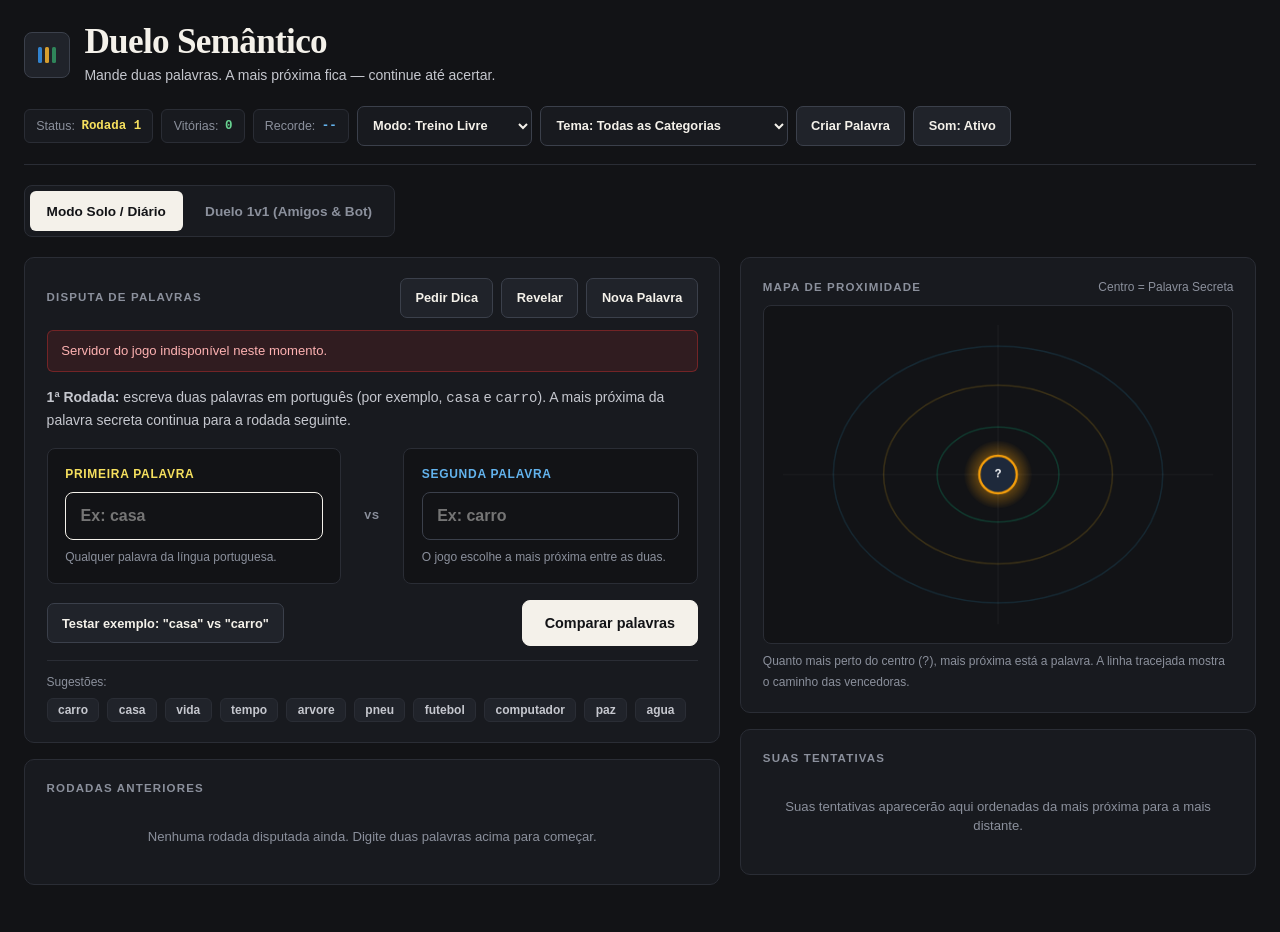
==== public/index.html @ e2af0f76 "feat: backend serverless anti-F12 na Vercel + trava diaria na Palavra do Dia sem filtro de tema" ====
<!DOCTYPE html>
<html lang="pt-BR">
<head>
  <meta charset="UTF-8" />
  <meta name="viewport" content="width=device-width, initial-scale=1.0" />
  <title>Duelo Semântico — Adivinhe a Palavra Mais Próxima</title>
  <meta name="description" content="Jogo brasileiro de palavras em português: mande duas palavras, a mais próxima fica no trono e você continua disputando até acertar." />
  <meta name="theme-color" content="#121316" />

  <!-- Preview Bonito ao Compartilhar no WhatsApp, Discord e Telegram -->
  <meta property="og:type" content="website" />
  <meta property="og:locale" content="pt_BR" />
  <meta property="og:site_name" content="Duelo Semântico" />
  <meta property="og:title" content="Duelo Semântico — Adivinhe a Palavra Mais Próxima" />
  <meta property="og:description" content="Mande duas palavras. A mais próxima fica no trono — continue jogando solo, na Palavra do Dia ou em Duelo 1v1 com amigos até acertar!" />
  <meta property="og:image" content="assets/og-cover.jpg" />
  <meta property="og:image:width" content="1200" />
  <meta property="og:image:height" content="630" />
  <meta name="twitter:card" content="summary_large_image" />
  <meta name="twitter:title" content="Duelo Semântico — Adivinhe a Palavra Mais Próxima" />
  <meta name="twitter:description" content="Mande duas palavras. A mais próxima fica no trono até você acertar. Jogue solo ou em Duelo 1v1 ao vivo!" />
  <meta name="twitter:image" content="assets/og-cover.jpg" />

  <link rel="icon" type="image/svg+xml" href="assets/favicon.svg" />
  <link rel="stylesheet" href="css/styles.css?v=6" />
</head>
<body class="app-shell">

  <div class="main-container">
    <!-- ======================================================================
         CABEÇALHO EDITORIAL & CONTROLES
         ====================================================================== -->
    <header class="top-header">
      <div class="brand-lockup">
        <div class="brand-icon-box" aria-hidden="true">
          <svg width="24" height="24" viewBox="0 0 24 24" fill="none">
            <rect x="3" y="4" width="4" height="16" rx="1.5" fill="#3182CE" />
            <rect x="10" y="4" width="4" height="16" rx="1.5" fill="#D69E2E" />
            <rect x="17" y="4" width="4" height="16" rx="1.5" fill="#2F855A" />
          </svg>
        </div>
        <div>
          <h1 class="brand-title">Duelo Semântico</h1>
          <p class="brand-subtitle">Mande duas palavras. A mais próxima fica — continue até acertar.</p>
        </div>
      </div>

      <div class="stats-strip">
        <div class="stat-chip">
          <span class="text-zinc-400">Status:</span>
          <strong id="stat-current-round" class="font-mono text-amber-300">Rodada 1</strong>
        </div>
        <div class="stat-chip">
          <span class="text-zinc-400">Vitórias:</span>
          <strong id="stat-games-won" class="font-mono text-emerald-400">0</strong>
        </div>
        <div class="stat-chip">
          <span class="text-zinc-400">Recorde:</span>
          <strong id="stat-best-rounds" class="font-mono text-sky-300">--</strong>
        </div>

        <label for="select-game-mode" class="hidden">Modo de Jogo</label>
        <select id="select-game-mode" class="select-control" aria-label="Modo de Jogo">
          <option value="practice">Modo: Treino Livre</option>
          <option value="daily">Modo: Palavra do Dia</option>
        </select>

        <label for="select-category-filter" class="hidden">Filtrar Tema</label>
        <select id="select-category-filter" class="select-control" aria-label="Escolher Tema da Palavra Secreta">
          <option value="all">Tema: Todas as Categorias</option>
          <option value="transporte_rodas">Tema: Veículos e Rodovia</option>
          <option value="moradia_casa">Tema: Casa e Construção</option>
          <option value="vida_filosofia_emocao">Tema: Vida, Mente e Sentimentos</option>
          <option value="alimentacao_bebida">Tema: Comidas e Bebidas</option>
          <option value="natureza_clima">Tema: Natureza e Clima</option>
          <option value="animais_fauna">Tema: Animais e Fauna</option>
          <option value="corpo_saude">Tema: Corpo Humano e Saúde</option>
          <option value="tecnologia_ciencias">Tema: Tecnologia e Ciência</option>
          <option value="esporte_musica_lazer">Tema: Esportes, Música e Lazer</option>
          <option value="vestuario_moda">Tema: Vestuário e Acessórios</option>
          <option value="sociedade_cidade">Tema: Cidade e Profissões</option>
          <option value="tempo_espaco">Tema: Tempo e Universo</option>
        </select>

        <button type="button" id="btn-open-custom-modal" class="btn-secondary">
          Criar Palavra
        </button>
        <button type="button" id="btn-toggle-sound" class="btn-secondary">
          Som: Ativo
        </button>
      </div>
    </header>

    <!-- NAVEGAÇÃO ENTRE MODOS -->
    <nav class="main-tabs-bar" aria-label="Modos de Jogo">
      <button type="button" data-main-tab="solo" class="main-tab-btn is-active">
        <span>Modo Solo / Diário</span>
      </button>
      <button type="button" data-main-tab="duel" class="main-tab-btn">
        <span>Duelo 1v1 (Amigos &amp; Bot)</span>
      </button>
    </nav>

    <!-- ======================================================================
         ABA 1: MODO SOLO / DIÁRIO
         ====================================================================== -->
    <div id="tab-solo-view">
      <main class="workspace-split">

        <!-- COLUNA ESQUERDA: ÁREA DE JOGO -->
        <section class="flex-col gap-4">
          <div class="surface-card">
            <div class="flex flex-wrap justify-between items-center gap-2 mb-3">
              <h2 class="section-label" style="margin-bottom:0">Disputa de Palavras</h2>
              <div class="flex flex-wrap gap-2">
                <button type="button" id="btn-get-hint" class="btn-secondary">Pedir Dica</button>
                <button type="button" id="btn-reveal-secret" class="btn-secondary">Revelar</button>
                <button type="button" id="btn-new-secret" class="btn-secondary">Nova Palavra</button>
              </div>
            </div>

            <div id="inline-alert-box" class="alert-box hidden" style="margin-top:0; margin-bottom:0.85rem;" role="alert"></div>

            <!-- 1ª RODADA: DUAS PALAVRAS -->
            <div id="panel-round-1">
              <p class="text-sm text-zinc-300 mb-3">
                <strong>1ª Rodada:</strong> escreva duas palavras em português (por exemplo, <code>casa</code> e <code>carro</code>). A mais próxima da palavra secreta continua para a rodada seguinte.
              </p>

              <form id="form-round-1">
                <div class="duel-arena-grid">
                  <div class="duel-slot-card">
                    <label for="input-round1-word1" class="text-xs font-bold uppercase tracking-wider text-amber-300">Primeira palavra</label>
                    <input id="input-round1-word1" type="text" class="word-input mt-2" placeholder="Ex: casa" autocomplete="off" />
                    <span class="text-xs text-zinc-400 mt-2">Qualquer palavra da língua portuguesa.</span>
                  </div>

                  <div class="vs-divider-badge">VS</div>

                  <div class="duel-slot-card">
                    <label for="input-round1-word2" class="text-xs font-bold uppercase tracking-wider text-sky-300">Segunda palavra</label>
                    <input id="input-round1-word2" type="text" class="word-input mt-2" placeholder="Ex: carro" autocomplete="off" />
                    <span class="text-xs text-zinc-400 mt-2">O jogo escolhe a mais próxima entre as duas.</span>
                  </div>
                </div>

                <div class="flex flex-wrap justify-between items-center gap-3 mt-3">
                  <button type="button" id="btn-fill-example" class="btn-secondary">
                    Testar exemplo: "casa" vs "carro"
                  </button>
                  <button type="submit" id="btn-submit-round1" class="btn-primary">
                    <span>Comparar palavras</span>
                  </button>
                </div>
              </form>
            </div>

            <!-- RODADAS 2+: PALAVRA NO TRONO VS NOVA TENTATIVA -->
            <div id="panel-round-next" class="hidden">
              <p class="text-sm text-zinc-300 mb-3">
                A palavra mais próxima até agora permanece à esquerda. Digite <strong>mais uma palavra</strong> à direita para tentar superá-la.
              </p>

              <form id="form-round-next">
                <div class="duel-arena-grid">
                  <div class="duel-slot-card is-champion-slot">
                    <div>
                      <div class="flex justify-between items-center">
                        <span class="text-xs font-bold uppercase tracking-wider text-amber-300">Mais próxima atual</span>
                        <span id="champ-word-tier" class="temp-badge tier-hot">Quente</span>
                      </div>
                      <div id="champ-word-title" class="champion-word-display">CARRO</div>
                      <p id="champ-word-correction" class="text-xs text-sky-300 hidden"></p>
                    </div>

                    <div class="mt-2">
                      <div class="flex justify-between items-center text-xs mb-2">
                        <span id="champ-word-meta" class="text-zinc-300">Mesmo contexto</span>
                        <strong id="champ-word-score" class="font-mono text-amber-300">74.0%</strong>
                      </div>
                      <div class="meter-track">
                        <div id="champ-word-bar" class="meter-fill fill-hot" style="width: 74%"></div>
                      </div>
                    </div>
                  </div>

                  <div class="vs-divider-badge">VS</div>

                  <div class="duel-slot-card is-challenger-slot">
                    <div>
                      <label for="input-next-challenger" class="text-xs font-bold uppercase tracking-wider text-sky-300">Nova palavra</label>
                      <input id="input-next-challenger" type="text" class="word-input mt-2" placeholder="Ex: pneu, roda, motor..." autocomplete="off" />
                      <p class="text-xs text-zinc-400 mt-2">
                        Se chegar mais perto da secreta, assume o lugar da atual.
                      </p>
                    </div>

                    <button type="submit" id="btn-submit-round-next" class="btn-primary w-full mt-3">
                      Enviar tentativa
                    </button>
                  </div>
                </div>
              </form>
            </div>

            <!-- Sugestões Rápidas -->
            <div id="solo-suggestions-bar" class="suggestions-bar">
              <span class="text-xs text-zinc-400">Sugestões:</span>
              <div id="quick-suggestions-cluster" class="flex flex-wrap gap-2"></div>
            </div>

            <div id="hint-display-box" class="hint-box hidden"></div>
            <div id="victory-banner" class="hidden"></div>
            <div id="duel-verdict-banner" class="verdict-banner hidden"></div>
          </div>

          <div class="surface-card">
            <h3 class="section-label">Rodadas Anteriores</h3>
            <div id="duel-history-list"></div>
          </div>
        </section>

        <!-- COLUNA DIREITA: MAPA & RANKING -->
        <aside class="flex-col gap-4">
          <div class="surface-card">
            <div class="flex justify-between items-center mb-2">
              <h3 class="section-label" style="margin-bottom:0">Mapa de Proximidade</h3>
              <span class="text-xs text-zinc-400">Centro = Palavra Secreta</span>
            </div>
            <div class="radar-canvas-box">
              <canvas id="semantic-radar-canvas" width="500" height="360"></canvas>
            </div>
            <p class="text-xs text-zinc-400 mt-2">
              Quanto mais perto do centro (<code>?</code>), mais próxima está a palavra. A linha tracejada mostra o caminho das vencedoras.
            </p>
          </div>

          <div class="surface-card">
            <h3 class="section-label">Suas Tentativas</h3>
            <div id="tested-words-ranking"></div>
          </div>
        </aside>

      </main>
    </div>

    <!-- ======================================================================
         ABA 2: DUELO 1v1 (AMIGOS POR LINK OU BOT)
         ====================================================================== -->
    <section id="tab-duel-view" class="hidden" aria-label="Modo Duelo 1v1">

      <div id="duel-alert-box" class="alert-box hidden" style="margin-top:0; margin-bottom:0.85rem;" role="alert"></div>

      <!-- LOBBY -->
      <div id="duel-phase-lobby" class="surface-card">
        <div class="flex flex-wrap justify-between items-center gap-3">
          <div>
            <span class="editorial-kicker">Disputa Direta 1 contra 1</span>
            <h2 class="text-lg font-bold text-white mt-1">Duelo em Tempo Real</h2>
            <p class="text-xs text-zinc-300 mt-1">
              Cada jogador manda uma palavra por rodada. A mais próxima fica no trono e quem cravar 100% primeiro vence.
            </p>
          </div>
          <div style="min-width: 220px;">
            <label for="duel-player-name" class="text-xs text-zinc-400">Seu nome na sala</label>
            <input id="duel-player-name" type="text" class="word-input mt-1" value="" maxlength="18" placeholder="Seu apelido (ex: Guilherme)" />
          </div>
        </div>

        <div class="duel-lobby-grid">
          <div class="duel-slot-card is-champion-slot">
            <div>
              <h3 class="text-white font-bold">Partida Rápida (30s por rodada)</h3>
              <p class="text-xs text-zinc-300 mt-2">
                Procura outro jogador disponível na fila. Se ninguém aparecer em 10 segundos, entra o Bot Estrategista contra você.
              </p>
            </div>
            <div class="flex flex-wrap gap-2 mt-4">
              <button type="button" id="btn-duel-quick-match" class="btn-primary flex-1">
                Buscar partida (10s ou Bot)
              </button>
              <button type="button" id="btn-duel-force-bot" class="btn-secondary">
                Jogar vs Bot
              </button>
            </div>
          </div>

          <div class="duel-slot-card is-challenger-slot">
            <div>
              <h3 class="text-white font-bold">Sala Privada com Amigo</h3>
              <p class="text-xs text-zinc-300 mt-2">
                Escolha o tempo de resposta, crie uma sala e mande o convite pronto no WhatsApp para seu amigo entrar direto.
              </p>
            </div>
            <div class="flex flex-col gap-2 mt-3">
              <div>
                <label for="duel-room-time-limit" class="text-xs text-zinc-400">Tempo limite por rodada</label>
                <select id="duel-room-time-limit" class="select-control w-full mt-1">
                  <option value="15">15 segundos (Relâmpago)</option>
                  <option value="30" selected>30 segundos (Padrão)</option>
                  <option value="45">45 segundos</option>
                  <option value="60">60 segundos (Tático)</option>
                  <option value="0">Sem limite de tempo</option>
                </select>
              </div>
              <button type="button" id="btn-duel-create-room" class="btn-primary w-full mt-1">
                Criar sala privada
              </button>
              <div class="flex gap-2 mt-1">
                <input id="duel-join-code" type="text" class="word-input" placeholder="Código ex: AET-4821" autocomplete="off" />
                <button type="button" id="btn-duel-join-room" class="btn-secondary">Entrar</button>
              </div>
            </div>
          </div>
        </div>
      </div>

      <!-- ESPERA / BUSCA -->
      <div id="duel-phase-searching" class="surface-card hidden" style="text-align: center; padding: 2rem 1.25rem;">
        <span class="editorial-kicker">Sala Conectada</span>
        <h3 id="duel-wait-title" class="text-lg font-bold text-white mt-2">Procurando oponente...</h3>
        <p id="duel-wait-desc" class="text-sm text-zinc-300 mt-2"></p>

        <div id="duel-room-code-display" class="duel-room-code-pill hidden">AET-0000</div>

        <div class="flex flex-wrap justify-center gap-3 mt-4">
          <button type="button" id="btn-duel-copy-link" class="btn-primary hidden">Copiar Convite para Amigos</button>
          <button type="button" id="btn-duel-wait-bot" class="btn-secondary">Enfrentar Bot Agora</button>
          <button type="button" id="btn-duel-cancel-wait" class="btn-secondary">Cancelar</button>
        </div>
      </div>

      <!-- ARENA 1v1 -->
      <div id="duel-phase-arena" class="hidden">
        <div class="surface-card">
          <div class="flex flex-wrap justify-between items-center gap-2 mb-3">
            <h3 class="section-label" style="margin-bottom:0">Duelo 1v1 — Quem acertar primeiro vence</h3>
            <button type="button" id="btn-duel-leave-arena" class="btn-secondary">Sair da sala</button>
          </div>

          <div class="duel-scoreboard-bar">
            <div class="duel-player-banner">
              <span id="duel-my-label" class="text-xs font-bold uppercase tracking-wider text-amber-300">Você</span>
              <strong id="duel-my-score" class="font-mono text-white">0 pts</strong>
            </div>
            <div class="flex flex-col items-center gap-1">
              <span id="duel-round-badge" class="editorial-kicker">Rodada 1</span>
              <span id="duel-turn-timer" class="duel-timer-pill">30s</span>
            </div>
            <div class="duel-player-banner is-right">
              <span id="duel-opp-label" class="text-xs font-bold uppercase tracking-wider text-sky-300">Adversário</span>
              <strong id="duel-opp-score" class="font-mono text-white">0 pts</strong>
            </div>
          </div>

          <div id="duel-throne-card" class="duel-throne-panel"></div>

          <form id="form-duel-turn">
            <div class="duel-arena-grid">
              <div class="duel-slot-card is-champion-slot">
                <div>
                  <label for="duel-my-word-input" class="text-xs font-bold uppercase tracking-wider text-amber-300">Seu lado: digite 1 palavra</label>
                  <input id="duel-my-word-input" type="text" class="word-input mt-2" placeholder="Sua palavra da rodada..." autocomplete="off" />
                  <p id="duel-my-status" class="text-xs text-zinc-300 mt-2">Sua vez: digite uma palavra.</p>
                </div>
                <button type="submit" id="btn-duel-send-word" class="btn-primary w-full mt-3">
                  Enviar jogada
                </button>
              </div>

              <div class="vs-divider-badge">VS</div>

              <div class="duel-slot-card is-challenger-slot" style="justify-content: center; text-align: center;">
                <span class="text-xs font-bold uppercase tracking-wider text-sky-300">Lado do adversário</span>
                <p id="duel-opp-status" class="text-xs text-zinc-400 mt-3">Aguardando jogada do oponente...</p>
              </div>
            </div>
          </form>

          <div id="duel-finish-banner" class="hidden"></div>
        </div>

        <div class="surface-card mt-4">
          <h3 class="section-label">Histórico do Duelo</h3>
          <div id="duel-pvp-history"></div>
        </div>
      </div>

    </section>
  </div>

  <!-- MODAL: CRIAR PALAVRA SECRETA -->
  <div id="modal-custom-word" class="modal-backdrop hidden" role="dialog" aria-modal="true" aria-labelledby="modal-custom-title">
    <div class="modal-box">
      <div class="flex justify-between items-center mb-3">
        <h3 id="modal-custom-title" class="section-label" style="margin-bottom:0">Criar Palavra Secreta</h3>
        <button type="button" id="btn-close-custom-modal" class="btn-secondary">Fechar</button>
      </div>
      <p class="text-xs text-zinc-300 mb-3">
        Defina uma palavra secreta oculta para outra pessoa tentar descobrir aqui no computador ou celular.
      </p>

      <form id="form-custom-word" class="flex-col gap-3">
        <div>
          <label for="input-custom-secret" class="text-xs text-zinc-400">Palavra secreta (fica oculta)</label>
          <input id="input-custom-secret" type="password" class="word-input mt-1" placeholder="Digite a palavra secreta..." required />
        </div>

        <div>
          <label for="select-custom-cluster" class="text-xs text-zinc-400">Tema da palavra</label>
          <select id="select-custom-cluster" class="select-control w-full mt-1">
            <option value="transporte_rodas">Veículos, Carros e Rodovia</option>
            <option value="moradia_casa">Casa, Móveis e Construção</option>
            <option value="vida_filosofia_emocao">Vida, Mente e Sentimentos</option>
            <option value="alimentacao_bebida">Alimentos, Culinária e Bebidas</option>
            <option value="natureza_clima">Natureza, Praias e Clima</option>
            <option value="animais_fauna">Animais e Fauna</option>
            <option value="corpo_saude">Corpo Humano e Saúde</option>
            <option value="tecnologia_ciencias">Tecnologia, Computação e Escola</option>
            <option value="esporte_musica_lazer">Esportes, Futebol e Música</option>
            <option value="vestuario_moda">Vestuário e Acessórios</option>
            <option value="sociedade_cidade">Cidade, Dinheiro e Profissões</option>
            <option value="tempo_espaco">Tempo, Estações e Universo</option>
          </select>
        </div>

        <div>
          <label for="input-custom-links" class="text-xs text-zinc-400">Palavras próximas (opcional, separadas por vírgula)</label>
          <input id="input-custom-links" type="text" class="word-input mt-1" placeholder="Ex: carro, pneu, borracha, aro" />
        </div>

        <div>
          <label for="input-custom-hint" class="text-xs text-zinc-400">Dica personalizada (opcional)</label>
          <input id="input-custom-hint" type="text" class="word-input mt-1" placeholder="Ex: Fica presa no eixo do carro..." />
        </div>

        <button type="submit" class="btn-primary w-full mt-2">
          Começar com esta palavra
        </button>
      </form>
    </div>
  </div>

  <script src="js/vendor/peerjs.min.js?v=6"></script>
  <script src="js/dictionary-data.js?v=6"></script>
  <script src="js/semantic-engine.js?v=6"></script>
  <script src="js/audio.js?v=6"></script>
  <script src="js/radar-canvas.js?v=6"></script>
  <script src="js/api-client.js?v=6"></script>
  <script src="js/duel-mode.js?v=6"></script>
  <script src="js/app.js?v=6"></script>
</body>
</html>
---- public/css/styles.css ----
/**
 * ============================================================================
 * SISTEMA DE DESIGN EDITORIAL - DUELO SEMANTICO (css/styles.css)
 * ============================================================================
 * Estetica editorial escura (Carvao Fosco & Tinta Quente), sem brilhos ou
 * gradientes genericos. Otimizado para Desktop e Celular.
 */

:root {
  --bg-canvas: #121316;
  --bg-surface: #181A1F;
  --bg-elevated: #20232A;
  --bg-interactive: #272B33;
  --border-subtle: #2A2D35;
  --border-strong: #3B404B;
  --text-primary: #F4F1EA;
  --text-secondary: #C5C7CE;
  --text-muted: #8B909C;
  --ink-gold: #D69E2E;
  --ink-gold-light: #F6E05E;
  --ink-green: #2F855A;
  --ink-green-light: #68D391;
  --ink-blue: #3182CE;
  --ink-blue-light: #63B3ED;
  --ink-orange: #DD6B20;
  --ink-red: #C53030;
  --font-serif: Georgia, "Palatino Linotype", "Book Antiqua", serif;
  --font-sans: -apple-system, BlinkMacSystemFont, "Segoe UI", Roboto, Helvetica, Arial, sans-serif;
  --font-mono: ui-monospace, "SFMono-Regular", Consolas, "Liberation Mono", Menlo, monospace;
  --ease-out: cubic-bezier(0.16, 1, 0.3, 1);
}

*, *::before, *::after {
  box-sizing: border-box;
  margin: 0;
  padding: 0;
}

html, body {
  min-height: 100vh;
  background-color: var(--bg-canvas);
  color: var(--text-primary);
  font-family: var(--font-sans);
  line-height: 1.5;
  -webkit-font-smoothing: antialiased;
  overflow-x: hidden;
  -webkit-tap-highlight-color: transparent;
}

/* Utilitarios */
.hidden { display: none !important; }
.flex { display: flex; }
.inline-flex { display: inline-flex; }
.flex-col { display: flex; flex-direction: column; }
.flex-wrap { flex-wrap: wrap; }
.items-center { align-items: center; }
.justify-between { justify-content: space-between; }
.justify-center { justify-content: center; }
.gap-1 { gap: 0.25rem; }
.gap-2 { gap: 0.5rem; }
.gap-3 { gap: 0.75rem; }
.gap-4 { gap: 1rem; }
.flex-1 { flex: 1 1 0%; }
.w-full { width: 100%; }
.w-12 { width: 3rem; }
.mt-1 { margin-top: 0.25rem; }
.mt-2 { margin-top: 0.5rem; }
.mt-3 { margin-top: 0.75rem; }
.mt-4 { margin-top: 1rem; }
.mb-2 { margin-bottom: 0.5rem; }
.mb-3 { margin-bottom: 0.75rem; }
.text-right { text-align: right; }
.text-xs { font-size: 0.75rem; line-height: 1.2rem; }
.text-sm { font-size: 0.875rem; line-height: 1.4rem; }
.text-lg { font-size: 1.15rem; line-height: 1.5rem; }
.font-semibold { font-weight: 600; }
.font-bold { font-weight: 700; }
.font-mono { font-family: var(--font-mono); font-variant-numeric: tabular-nums; }
.uppercase { text-transform: uppercase; }
.tracking-wider { letter-spacing: 0.06em; }
.text-white { color: var(--text-primary); }
.text-zinc-300 { color: var(--text-secondary); }
.text-zinc-400 { color: var(--text-muted); }
.text-zinc-500 { color: #6E7480; }
.text-amber-300 { color: var(--ink-gold-light); }
.text-sky-300 { color: var(--ink-blue-light); }
.text-emerald-400 { color: var(--ink-green-light); }
.space-y-1 > * + * { margin-top: 0.35rem; }

/* Estrutura Editorial */
.app-shell {
  min-height: 100vh;
  background-color: var(--bg-canvas);
  padding: 1.5rem 1.5rem 3rem;
}

.main-container {
  max-width: 1260px;
  margin: 0 auto;
}

.surface-card {
  background-color: var(--bg-surface);
  border: 1px solid var(--border-subtle);
  border-radius: 10px;
  padding: 1.25rem 1.35rem;
}

.section-label {
  font-size: 0.72rem;
  font-weight: 700;
  text-transform: uppercase;
  letter-spacing: 0.1em;
  color: var(--text-muted);
  margin-bottom: 0.75rem;
}

.editorial-kicker {
  display: inline-block;
  font-size: 0.7rem;
  font-weight: 700;
  text-transform: uppercase;
  letter-spacing: 0.14em;
  color: var(--ink-gold);
}

/* Cabecalho */
.top-header {
  display: flex;
  flex-wrap: wrap;
  align-items: flex-end;
  justify-content: space-between;
  gap: 1.25rem;
  margin-bottom: 1.25rem;
  padding-bottom: 1.15rem;
  border-bottom: 1px solid var(--border-subtle);
}

.brand-lockup {
  display: flex;
  align-items: center;
  gap: 0.9rem;
}

.brand-icon-box {
  width: 46px;
  height: 46px;
  border-radius: 8px;
  background-color: var(--bg-elevated);
  border: 1px solid var(--border-strong);
  display: flex;
  align-items: center;
  justify-content: center;
  flex-shrink: 0;
}

.brand-title {
  font-family: var(--font-serif);
  font-size: clamp(1.6rem, 2.8vw, 2.2rem);
  font-weight: 700;
  letter-spacing: -0.02em;
  line-height: 1.05;
  color: var(--text-primary);
}

.brand-subtitle {
  font-size: 0.875rem;
  color: var(--text-secondary);
  margin-top: 0.25rem;
}

.stats-strip {
  display: flex;
  flex-wrap: wrap;
  align-items: center;
  gap: 0.5rem;
}

.stat-chip {
  display: flex;
  align-items: center;
  gap: 0.4rem;
  padding: 0.4rem 0.7rem;
  background-color: var(--bg-surface);
  border: 1px solid var(--border-subtle);
  border-radius: 6px;
  font-size: 0.78rem;
}

/* Botoes e Inputs Solidos (Estilo Tecla / Papel) */
.btn-primary {
  display: inline-flex;
  align-items: center;
  justify-content: center;
  gap: 0.5rem;
  min-height: 46px;
  padding: 0.65rem 1.35rem;
  font-size: 0.9rem;
  font-weight: 700;
  color: #121316;
  background-color: var(--text-primary);
  border: 1px solid var(--text-primary);
  border-radius: 8px;
  cursor: pointer;
  transition: transform 120ms var(--ease-out), background-color 120ms ease;
}

.btn-primary:hover:not(:disabled) {
  background-color: #FFFFFF;
}

.btn-primary:active:not(:disabled) {
  transform: scale(0.98);
}

.btn-secondary {
  display: inline-flex;
  align-items: center;
  justify-content: center;
  gap: 0.45rem;
  min-height: 40px;
  padding: 0.45rem 0.9rem;
  font-size: 0.8rem;
  font-weight: 600;
  color: var(--text-primary);
  background-color: var(--bg-elevated);
  border: 1px solid var(--border-strong);
  border-radius: 7px;
  cursor: pointer;
  transition: transform 120ms var(--ease-out), background-color 120ms ease, border-color 120ms ease;
}

.btn-secondary:hover:not(:disabled) {
  background-color: var(--bg-interactive);
  border-color: var(--text-muted);
}

.btn-secondary:active:not(:disabled) {
  transform: scale(0.98);
}

.btn-primary:disabled,
.btn-secondary:disabled {
  opacity: 0.55;
  cursor: not-allowed;
}

.word-input {
  width: 100%;
  min-height: 48px;
  padding: 0.65rem 0.9rem;
  font-size: 1rem;
  font-weight: 600;
  color: var(--text-primary);
  background-color: var(--bg-canvas);
  border: 1.5px solid var(--border-strong);
  border-radius: 8px;
  outline: none;
  transition: border-color 140ms ease;
}

.word-input:focus {
  border-color: var(--text-primary);
}

.select-control {
  min-height: 40px;
  padding: 0.4rem 0.7rem;
  font-size: 0.8rem;
  font-weight: 600;
  color: var(--text-primary);
  background-color: var(--bg-surface);
  border: 1px solid var(--border-strong);
  border-radius: 7px;
  outline: none;
  cursor: pointer;
}

/* Abas Principais */
.main-tabs-bar {
  display: inline-flex;
  flex-wrap: wrap;
  gap: 0.35rem;
  padding: 0.3rem;
  background-color: var(--bg-surface);
  border: 1px solid var(--border-subtle);
  border-radius: 8px;
  margin-bottom: 1.25rem;
}

.main-tab-btn {
  display: inline-flex;
  align-items: center;
  gap: 0.45rem;
  min-height: 40px;
  padding: 0.45rem 1.05rem;
  font-size: 0.85rem;
  font-weight: 600;
  color: var(--text-muted);
  background: transparent;
  border: none;
  border-radius: 6px;
  cursor: pointer;
  transition: background-color 140ms ease, color 140ms ease;
}

.main-tab-btn:hover {
  color: var(--text-primary);
}

.main-tab-btn.is-active {
  color: #121316;
  background-color: var(--text-primary);
}

/* Layout Assimetrico Principal */
.workspace-split {
  display: grid;
  grid-template-columns: 1.35fr 1fr;
  gap: 1.25rem;
  align-items: start;
}

@media (max-width: 1024px) {
  .workspace-split {
    grid-template-columns: 1fr;
  }
}

/* Arena de Comparacao */
.duel-arena-grid {
  display: grid;
  grid-template-columns: 1fr auto 1fr;
  gap: 0.9rem;
  align-items: stretch;
  margin: 1rem 0;
}

@media (max-width: 680px) {
  .duel-arena-grid {
    grid-template-columns: 1fr;
  }
}

.duel-slot-card {
  display: flex;
  flex-direction: column;
  justify-content: space-between;
  padding: 1rem 1.1rem;
  background-color: var(--bg-canvas);
  border: 1px solid var(--border-subtle);
  border-radius: 8px;
}

.duel-slot-card.is-champion-slot {
  border-color: var(--ink-gold);
}

.duel-slot-card.is-challenger-slot {
  border-color: var(--border-strong);
}

.vs-divider-badge {
  align-self: center;
  padding: 0.35rem 0.55rem;
  font-family: var(--font-mono);
  font-size: 0.72rem;
  font-weight: 700;
  color: var(--text-muted);
  letter-spacing: 0.08em;
}

.champion-word-display {
  font-family: var(--font-serif);
  font-size: 1.75rem;
  font-weight: 700;
  letter-spacing: 0.01em;
  color: var(--text-primary);
  margin: 0.3rem 0;
}

/* Barras de Temperatura */
.meter-track {
  width: 100%;
  height: 8px;
  background-color: var(--bg-elevated);
  border-radius: 4px;
  overflow: hidden;
}

.meter-fill {
  height: 100%;
  border-radius: 4px;
  transition: width 260ms var(--ease-out);
}

.fill-cold { background-color: var(--ink-blue); }
.fill-warm { background-color: var(--ink-orange); }
.fill-hot { background-color: var(--ink-gold); }
.fill-burning { background-color: var(--ink-green); }
.fill-exact { background-color: var(--ink-green-light); }

.temp-badge {
  display: inline-block;
  padding: 0.15rem 0.5rem;
  font-size: 0.7rem;
  font-weight: 700;
  border-radius: 4px;
}

.tier-cold { background: rgba(49, 130, 206, 0.18); color: var(--ink-blue-light); }
.tier-warm { background: rgba(221, 107, 32, 0.18); color: #FBD38D; }
.tier-hot { background: rgba(214, 158, 46, 0.22); color: var(--ink-gold-light); }
.tier-burning { background: rgba(47, 133, 90, 0.24); color: var(--ink-green-light); }
.tier-exact { background: rgba(47, 133, 90, 0.35); color: #9AE6B4; }

/* Veredito da Rodada */
.verdict-banner {
  padding: 1rem;
  background-color: var(--bg-canvas);
  border: 1px solid var(--border-strong);
  border-radius: 8px;
  margin-top: 1rem;
}

.verdict-headline {
  font-size: 0.92rem;
  color: var(--text-primary);
  margin-top: 0.35rem;
}

.verdict-cards-row {
  display: grid;
  grid-template-columns: 1fr auto 1fr;
  gap: 0.75rem;
  align-items: center;
  margin-top: 0.8rem;
}

@media (max-width: 640px) {
  .verdict-cards-row {
    grid-template-columns: 1fr;
  }
}

.verdict-mini-card {
  padding: 0.65rem 0.8rem;
  background-color: var(--bg-surface);
  border: 1px solid var(--border-subtle);
  border-radius: 6px;
  display: flex;
  flex-direction: column;
}

.verdict-mini-card.is-winner {
  border-color: var(--ink-green);
}

.verdict-mini-card.is-loser {
  opacity: 0.7;
}

.verdict-vs-pill {
  font-family: var(--font-mono);
  font-size: 0.72rem;
  font-weight: 700;
  color: var(--text-muted);
  text-align: center;
}

/* Alertas, Dicas e Vitoria */
.alert-box {
  padding: 0.65rem 0.85rem;
  background-color: rgba(197, 48, 48, 0.14);
  border: 1px solid rgba(197, 48, 48, 0.45);
  border-radius: 6px;
  color: #FEB2B2;
  font-size: 0.82rem;
  margin-top: 0.75rem;
}

.hint-box {
  padding: 0.8rem 0.95rem;
  background-color: var(--bg-canvas);
  border-left: 3px solid var(--ink-blue-light);
  border-radius: 6px;
  margin-top: 0.85rem;
}

.victory-celebration-card {
  padding: 1.5rem 1.25rem;
  text-align: center;
  background-color: var(--bg-canvas);
  border: 1.5px solid var(--ink-green);
  border-radius: 10px;
  margin-top: 1rem;
}

.victory-word-heading {
  font-family: var(--font-serif);
  font-size: 2.25rem;
  font-weight: 700;
  letter-spacing: 0.03em;
  color: var(--ink-green-light);
  margin-top: 0.25rem;
}

.evolution-chain-box {
  padding: 0.7rem;
  background-color: var(--bg-surface);
  border: 1px solid var(--border-subtle);
  border-radius: 6px;
}

/* Historico e Ranking */
.history-duel-row {
  display: flex;
  flex-wrap: wrap;
  align-items: center;
  justify-content: space-between;
  gap: 0.5rem;
  padding: 0.55rem 0.75rem;
  border-bottom: 1px solid var(--border-subtle);
  font-size: 0.82rem;
}

.history-duel-row:last-child {
  border-bottom: none;
}

.history-round-tag {
  font-family: var(--font-mono);
  font-size: 0.72rem;
  font-weight: 700;
  color: var(--text-muted);
  width: 28px;
}

.history-pair {
  display: flex;
  align-items: center;
  gap: 0.5rem;
}

.is-win-word {
  font-weight: 700;
  color: var(--ink-green-light);
}

.is-lose-word {
  color: var(--text-muted);
}

.history-winner-pill {
  font-family: var(--font-mono);
  font-size: 0.74rem;
  color: var(--text-secondary);
}

.ranking-word-row {
  display: flex;
  align-items: center;
  justify-content: space-between;
  gap: 0.75rem;
  padding: 0.5rem 0.65rem;
  border-bottom: 1px solid var(--border-subtle);
}

.ranking-word-row:last-child {
  border-bottom: none;
}

.ranking-word-row.is-current-champ {
  background-color: rgba(214, 158, 46, 0.09);
  border-radius: 6px;
}

.ranking-pos {
  font-family: var(--font-mono);
  font-size: 0.72rem;
  color: var(--text-muted);
  width: 24px;
}

.champ-mini-tag {
  font-size: 0.65rem;
  font-weight: 700;
  text-transform: uppercase;
  padding: 0.1rem 0.4rem;
  border-radius: 4px;
  background: rgba(214, 158, 46, 0.22);
  color: var(--ink-gold-light);
}

.ranking-mini-bar {
  width: 84px;
  height: 7px;
  background-color: var(--bg-elevated);
  border-radius: 4px;
  overflow: hidden;
}

.radar-canvas-box {
  width: 100%;
  background-color: var(--bg-canvas);
  border: 1px solid var(--border-subtle);
  border-radius: 8px;
  overflow: hidden;
}

#semantic-radar-canvas {
  width: 100%;
  height: auto;
  display: block;
}

.empty-box {
  padding: 1.1rem;
  text-align: center;
  font-size: 0.82rem;
  color: var(--text-muted);
}

/* Sugestoes Rapidas */
.suggestions-bar {
  display: flex;
  flex-wrap: wrap;
  align-items: center;
  gap: 0.4rem;
  margin-top: 0.85rem;
  padding-top: 0.75rem;
  border-top: 1px solid var(--border-subtle);
}

.suggestion-chip {
  padding: 0.25rem 0.65rem;
  font-size: 0.75rem;
  font-weight: 600;
  color: var(--text-secondary);
  background-color: var(--bg-elevated);
  border: 1px solid var(--border-subtle);
  border-radius: 6px;
  cursor: pointer;
  transition: border-color 120ms ease, color 120ms ease;
}

.suggestion-chip:hover:not(:disabled) {
  border-color: var(--text-primary);
  color: var(--text-primary);
}

.suggestion-chip.is-used,
.suggestion-chip:disabled {
  opacity: 0.35;
  text-decoration: line-through;
  cursor: not-allowed;
}

@keyframes pulseMissingBorder {
  0%, 100% { border-color: var(--ink-gold); }
  50% { border-color: var(--ink-red); }
}

.input-missing-pulse {
  animation: pulseMissingBorder 0.65s ease-in-out 2;
}

/* Duelo 1v1 */
.duel-lobby-grid {
  display: grid;
  grid-template-columns: repeat(2, minmax(0, 1fr));
  gap: 1.1rem;
  margin-top: 1rem;
}

@media (max-width: 820px) {
  .duel-lobby-grid {
    grid-template-columns: 1fr;
  }
}

.duel-room-code-pill {
  display: inline-block;
  padding: 0.6rem 1.4rem;
  font-family: var(--font-mono);
  font-size: 1.7rem;
  font-weight: 700;
  letter-spacing: 0.14em;
  color: var(--text-primary);
  background-color: var(--bg-canvas);
  border: 1.5px solid var(--ink-gold);
  border-radius: 8px;
  margin: 0.75rem 0;
}

.duel-scoreboard-bar {
  display: grid;
  grid-template-columns: 1fr auto 1fr;
  gap: 1rem;
  align-items: center;
  padding: 0.85rem 1rem;
  background-color: var(--bg-canvas);
  border: 1px solid var(--border-subtle);
  border-radius: 8px;
  margin-bottom: 1rem;
}

.duel-player-banner {
  display: flex;
  flex-direction: column;
}

.duel-player-banner.is-right {
  align-items: flex-end;
  text-align: right;
}

.duel-throne-panel {
  padding: 1rem 1.15rem;
  background-color: var(--bg-canvas);
  border: 1px solid var(--ink-gold);
  border-radius: 8px;
  margin-bottom: 1rem;
}

.duel-timer-pill {
  display: inline-flex;
  align-items: center;
  justify-content: center;
  padding: 0.2rem 0.65rem;
  font-family: var(--font-mono);
  font-size: 0.82rem;
  font-weight: 700;
  border-radius: 6px;
  background-color: var(--bg-elevated);
  color: var(--text-primary);
  border: 1px solid var(--border-strong);
}

.duel-timer-pill.is-warning {
  color: var(--ink-gold-light);
  border-color: var(--ink-gold);
}

.duel-timer-pill.is-danger {
  color: #FEB2B2;
  border-color: var(--ink-red);
}

/* Modal */
.modal-backdrop {
  position: fixed;
  inset: 0;
  z-index: 50;
  background: rgba(12, 13, 16, 0.85);
  display: flex;
  align-items: center;
  justify-content: center;
  padding: 1rem;
}

.modal-box {
  width: 100%;
  max-width: 500px;
  background-color: var(--bg-surface);
  border: 1px solid var(--border-strong);
  border-radius: 10px;
  padding: 1.35rem;
}

/* Responsividade Mobile */
@media (max-width: 640px) {
  .app-shell {
    padding: 0.85rem 0.75rem 2.25rem;
  }
  .surface-card {
    padding: 0.95rem;
  }
  .stats-strip {
    width: 100%;
  }
  .select-control {
    width: 100%;
    max-width: 100%;
    font-size: 16px;
  }
  .word-input {
    font-size: 16px;
  }
  .main-tabs-bar {
    display: flex;
    width: 100%;
  }
  .main-tab-btn {
    flex: 1 1 0%;
    justify-content: center;
    font-size: 0.82rem;
    padding: 0.5rem 0.6rem;
  }
  .duel-slot-card {
    padding: 0.9rem;
  }
  .champion-word-display {
    font-size: 1.4rem;
    word-break: break-word;
  }
  .victory-word-heading {
    font-size: 1.7rem;
    word-break: break-word;
  }
  .duel-scoreboard-bar {
    gap: 0.5rem;
    padding: 0.75rem;
  }
  .history-duel-row {
    flex-direction: column;
    align-items: flex-start;
  }
  .ranking-mini-bar {
    width: 64px;
  }
  .duel-room-code-pill {
    font-size: 1.35rem;
    padding: 0.5rem 1rem;
  }
}
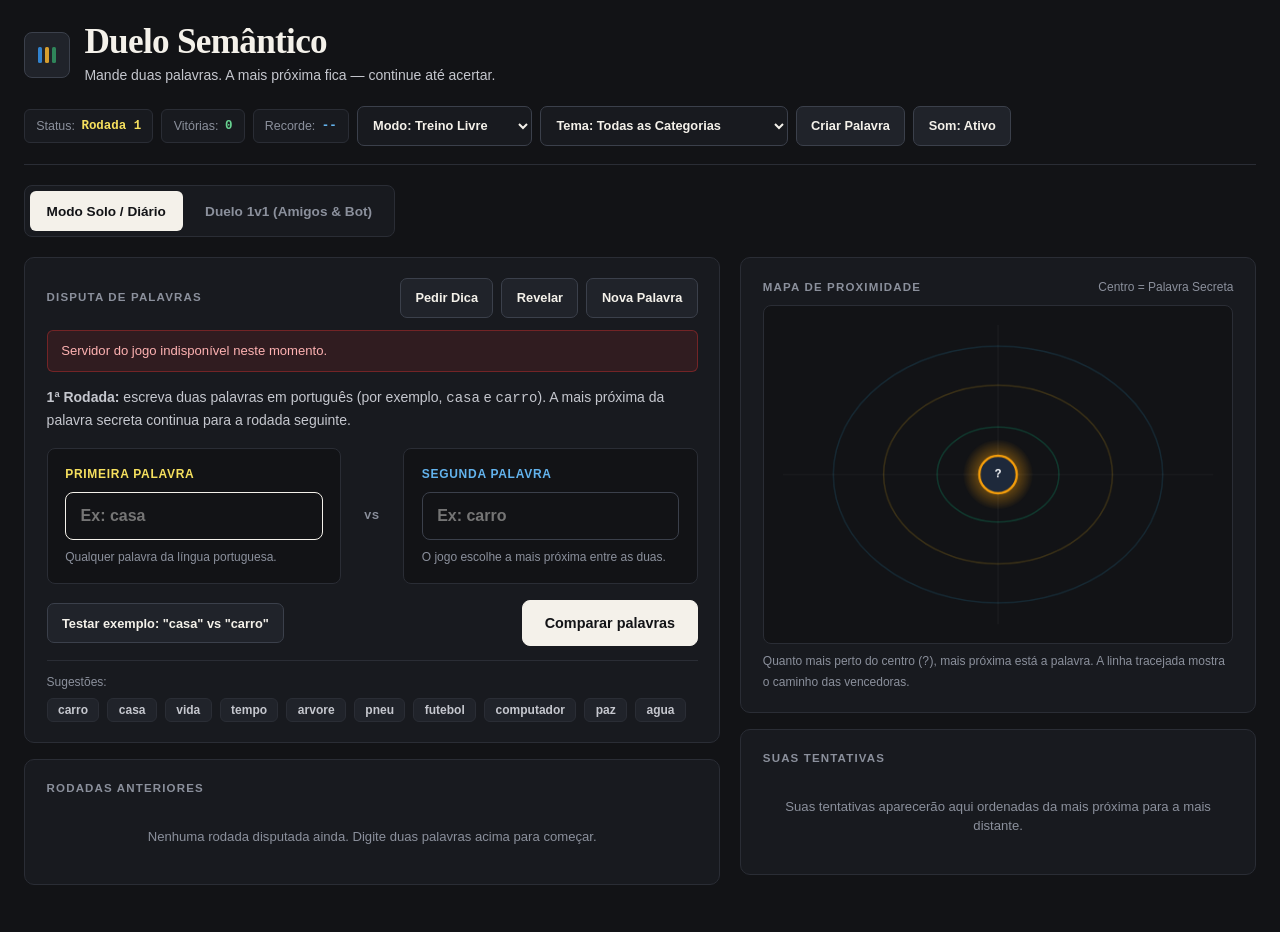
==== commit a6965cac: "fix: garante exibicao da Dica 2 mesmo no topo e calibra pontuacao para evitar empates em 98.8%" ====
--- a/public/index.html
+++ b/public/index.html
@@ -22,7 +22,7 @@
   <meta name="twitter:image" content="assets/og-cover.jpg" />
 
   <link rel="icon" type="image/svg+xml" href="assets/favicon.svg" />
-  <link rel="stylesheet" href="css/styles.css?v=6" />
+  <link rel="stylesheet" href="css/styles.css?v=7" />
 </head>
 <body class="app-shell">
 
@@ -441,13 +441,13 @@
     </div>
   </div>
 
-  <script src="js/vendor/peerjs.min.js?v=6"></script>
-  <script src="js/dictionary-data.js?v=6"></script>
-  <script src="js/semantic-engine.js?v=6"></script>
-  <script src="js/audio.js?v=6"></script>
-  <script src="js/radar-canvas.js?v=6"></script>
-  <script src="js/api-client.js?v=6"></script>
-  <script src="js/duel-mode.js?v=6"></script>
-  <script src="js/app.js?v=6"></script>
+  <script src="js/vendor/peerjs.min.js?v=7"></script>
+  <script src="js/dictionary-data.js?v=7"></script>
+  <script src="js/semantic-engine.js?v=7"></script>
+  <script src="js/audio.js?v=7"></script>
+  <script src="js/radar-canvas.js?v=7"></script>
+  <script src="js/api-client.js?v=7"></script>
+  <script src="js/duel-mode.js?v=7"></script>
+  <script src="js/app.js?v=7"></script>
 </body>
 </html>
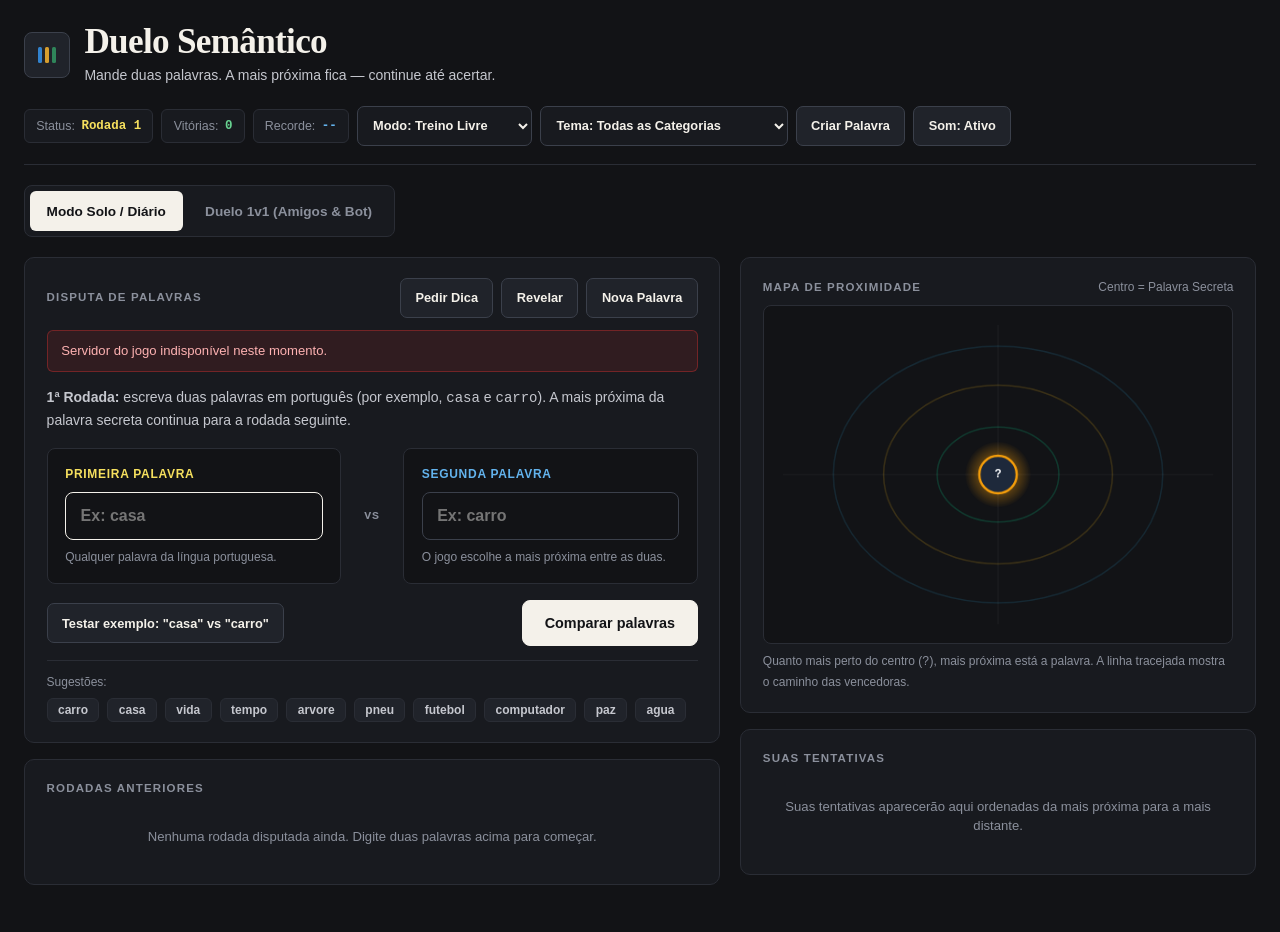
==== commit 03f6cd98: "fix: preenche 508 conexoes ausentes no dicionario, corrige pontuacao de oliva/cozinha/liquido e prot" ====
--- a/public/index.html
+++ b/public/index.html
@@ -22,7 +22,7 @@
   <meta name="twitter:image" content="assets/og-cover.jpg" />
 
   <link rel="icon" type="image/svg+xml" href="assets/favicon.svg" />
-  <link rel="stylesheet" href="css/styles.css?v=7" />
+  <link rel="stylesheet" href="css/styles.css?v=8" />
 </head>
 <body class="app-shell">
 
@@ -441,13 +441,13 @@
     </div>
   </div>
 
-  <script src="js/vendor/peerjs.min.js?v=7"></script>
-  <script src="js/dictionary-data.js?v=7"></script>
-  <script src="js/semantic-engine.js?v=7"></script>
-  <script src="js/audio.js?v=7"></script>
-  <script src="js/radar-canvas.js?v=7"></script>
-  <script src="js/api-client.js?v=7"></script>
-  <script src="js/duel-mode.js?v=7"></script>
-  <script src="js/app.js?v=7"></script>
+  <script src="js/vendor/peerjs.min.js?v=8"></script>
+  <script src="js/dictionary-data.js?v=8"></script>
+  <script src="js/semantic-engine.js?v=8"></script>
+  <script src="js/audio.js?v=8"></script>
+  <script src="js/radar-canvas.js?v=8"></script>
+  <script src="js/api-client.js?v=8"></script>
+  <script src="js/duel-mode.js?v=8"></script>
+  <script src="js/app.js?v=8"></script>
 </body>
 </html>
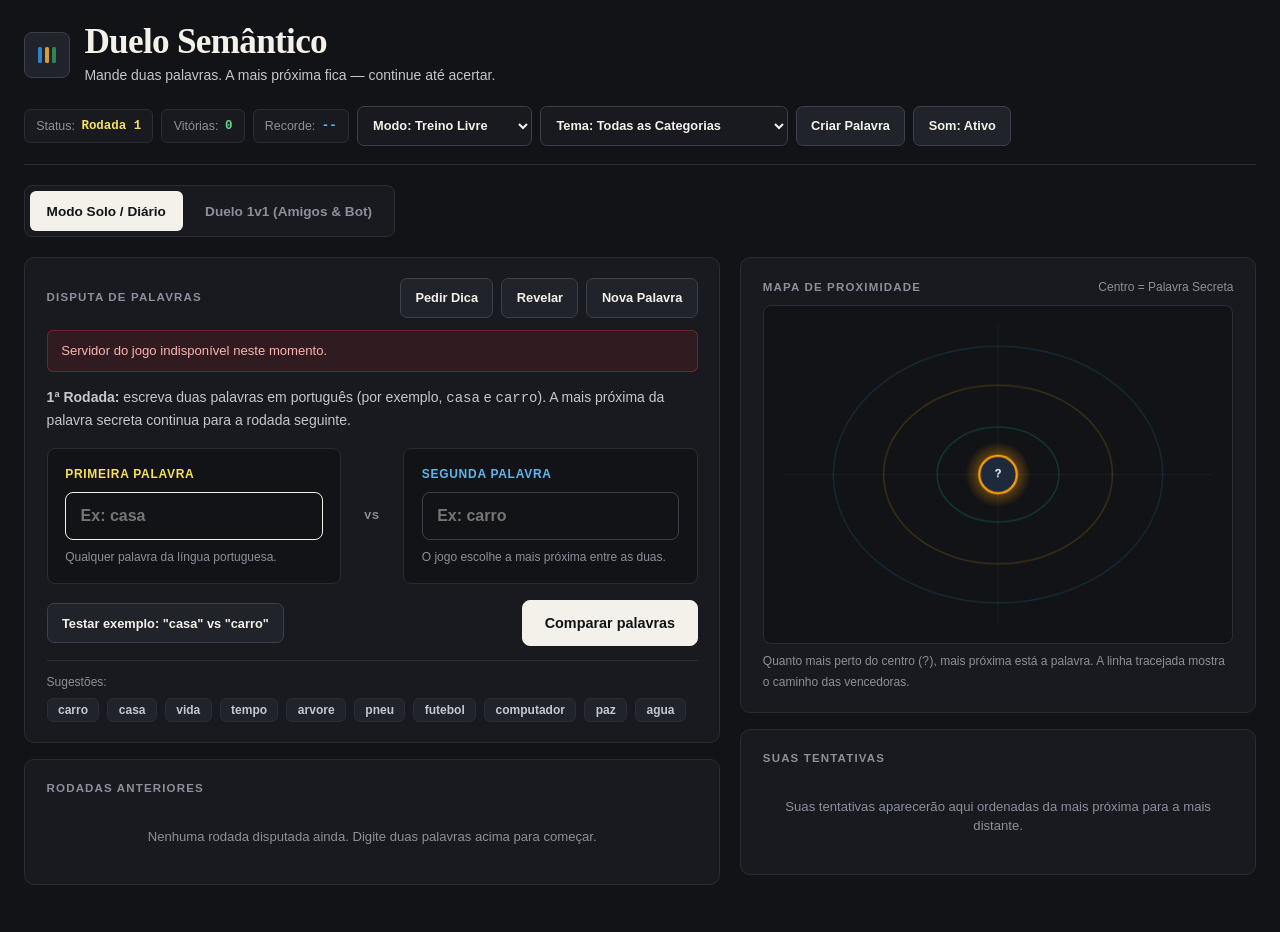
==== commit 259ad92d: "fix: congela Dica 2 na primeira exibicao e limita dicas a 3 etapas fixas por partida" ====
--- a/public/index.html
+++ b/public/index.html
@@ -22,7 +22,7 @@
   <meta name="twitter:image" content="assets/og-cover.jpg" />
 
   <link rel="icon" type="image/svg+xml" href="assets/favicon.svg" />
-  <link rel="stylesheet" href="css/styles.css?v=8" />
+  <link rel="stylesheet" href="css/styles.css?v=9" />
 </head>
 <body class="app-shell">
 
@@ -441,13 +441,13 @@
     </div>
   </div>
 
-  <script src="js/vendor/peerjs.min.js?v=8"></script>
-  <script src="js/dictionary-data.js?v=8"></script>
-  <script src="js/semantic-engine.js?v=8"></script>
-  <script src="js/audio.js?v=8"></script>
-  <script src="js/radar-canvas.js?v=8"></script>
-  <script src="js/api-client.js?v=8"></script>
-  <script src="js/duel-mode.js?v=8"></script>
-  <script src="js/app.js?v=8"></script>
+  <script src="js/vendor/peerjs.min.js?v=9"></script>
+  <script src="js/dictionary-data.js?v=9"></script>
+  <script src="js/semantic-engine.js?v=9"></script>
+  <script src="js/audio.js?v=9"></script>
+  <script src="js/radar-canvas.js?v=9"></script>
+  <script src="js/api-client.js?v=9"></script>
+  <script src="js/duel-mode.js?v=9"></script>
+  <script src="js/app.js?v=9"></script>
 </body>
 </html>
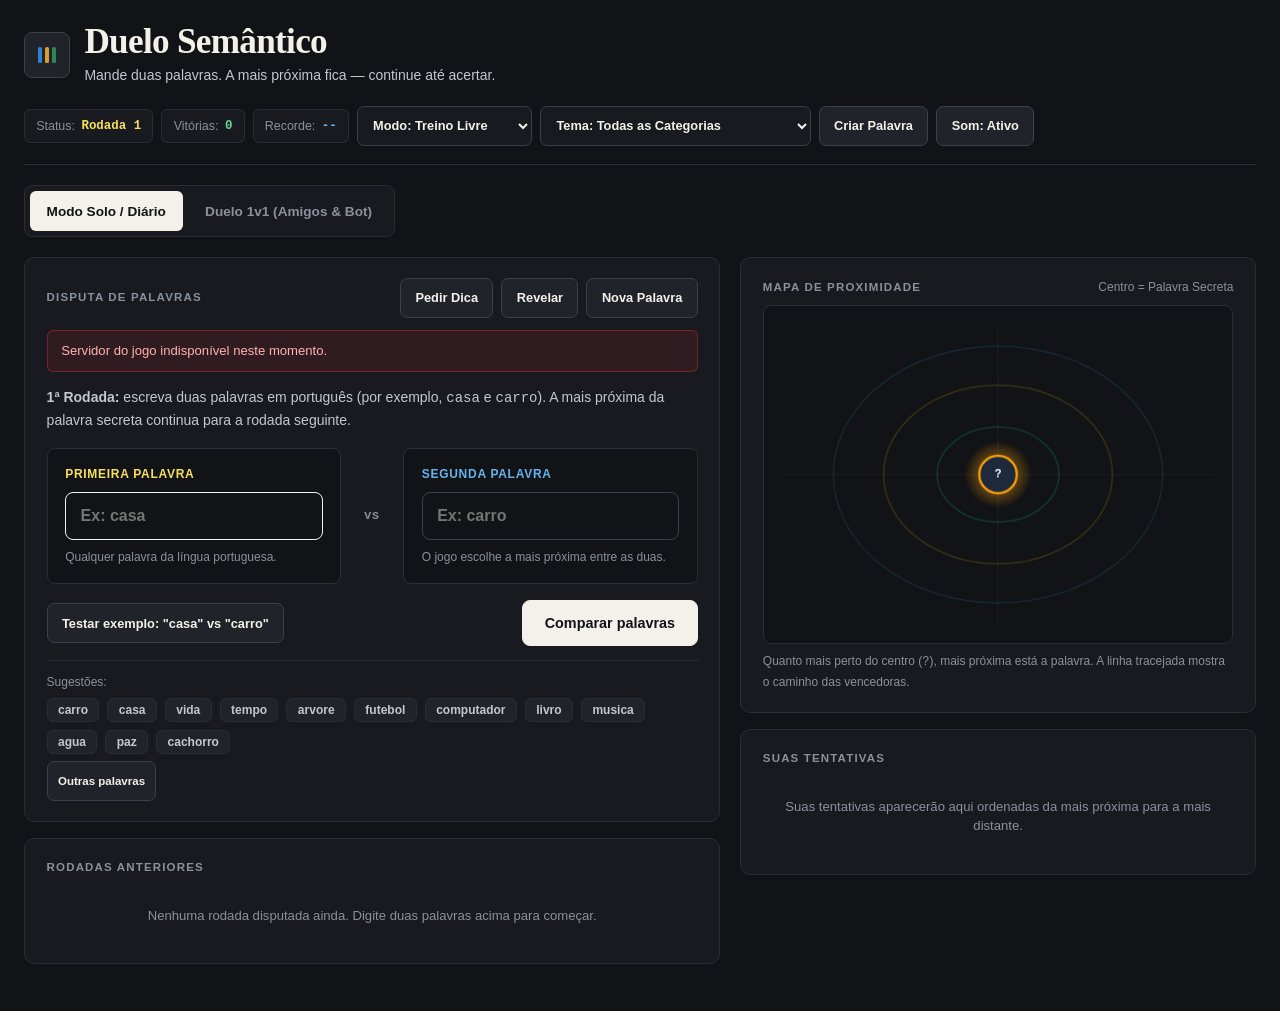
==== commit 59d2e8d7: "feat: modelo semantico 24D em 16 temas nítidos com difusao em grafo e mais opcoes de escolha" ====
--- a/public/index.html
+++ b/public/index.html
@@ -22,7 +22,7 @@
   <meta name="twitter:image" content="assets/og-cover.jpg" />
 
   <link rel="icon" type="image/svg+xml" href="assets/favicon.svg" />
-  <link rel="stylesheet" href="css/styles.css?v=9" />
+  <link rel="stylesheet" href="css/styles.css?v=10" />
 </head>
 <body class="app-shell">
 
@@ -68,18 +68,22 @@
         <label for="select-category-filter" class="hidden">Filtrar Tema</label>
         <select id="select-category-filter" class="select-control" aria-label="Escolher Tema da Palavra Secreta">
           <option value="all">Tema: Todas as Categorias</option>
-          <option value="transporte_rodas">Tema: Veículos e Rodovia</option>
-          <option value="moradia_casa">Tema: Casa e Construção</option>
-          <option value="vida_filosofia_emocao">Tema: Vida, Mente e Sentimentos</option>
-          <option value="alimentacao_bebida">Tema: Comidas e Bebidas</option>
-          <option value="natureza_clima">Tema: Natureza e Clima</option>
+          <option value="transporte_rodas">Tema: Veículos e Transporte</option>
+          <option value="moradia_casa">Tema: Casa, Móveis e Construção</option>
+          <option value="alimentacao_bebida">Tema: Comidas, Bebidas e Temperos</option>
+          <option value="educacao_leitura">Tema: Livros, Escola e Leitura</option>
+          <option value="tecnologia_digital">Tema: Tecnologia e Informática</option>
+          <option value="ciencia_energia">Tema: Ciência, Energia e Materiais</option>
+          <option value="esportes_jogos">Tema: Esportes e Jogos</option>
+          <option value="musica_arte_lazer">Tema: Música, Arte e Cinema</option>
+          <option value="natureza_clima">Tema: Natureza, Clima e Geografia</option>
           <option value="animais_fauna">Tema: Animais e Fauna</option>
           <option value="corpo_saude">Tema: Corpo Humano e Saúde</option>
-          <option value="tecnologia_ciencias">Tema: Tecnologia e Ciência</option>
-          <option value="esporte_musica_lazer">Tema: Esportes, Música e Lazer</option>
           <option value="vestuario_moda">Tema: Vestuário e Acessórios</option>
-          <option value="sociedade_cidade">Tema: Cidade e Profissões</option>
-          <option value="tempo_espaco">Tema: Tempo e Universo</option>
+          <option value="sociedade_cidade">Tema: Cidade, Economia e Justiça</option>
+          <option value="tempo_espaco">Tema: Tempo e Calendário</option>
+          <option value="espaco_universo">Tema: Universo e Astronomia</option>
+          <option value="vida_filosofia_emocao">Tema: Vida, Mente e Sentimentos</option>
         </select>
 
         <button type="button" id="btn-open-custom-modal" class="btn-secondary">
@@ -207,6 +211,7 @@
             <div id="solo-suggestions-bar" class="suggestions-bar">
               <span class="text-xs text-zinc-400">Sugestões:</span>
               <div id="quick-suggestions-cluster" class="flex flex-wrap gap-2"></div>
+              <button type="button" id="btn-shuffle-suggestions" class="btn-secondary" style="padding: 0.25rem 0.65rem; font-size: 0.72rem;" title="Mostrar outras sugestões de palavras">Outras palavras</button>
             </div>
 
             <div id="hint-display-box" class="hint-box hidden"></div>
@@ -409,18 +414,22 @@
         <div>
           <label for="select-custom-cluster" class="text-xs text-zinc-400">Tema da palavra</label>
           <select id="select-custom-cluster" class="select-control w-full mt-1">
-            <option value="transporte_rodas">Veículos, Carros e Rodovia</option>
+            <option value="transporte_rodas">Veículos e Transporte</option>
             <option value="moradia_casa">Casa, Móveis e Construção</option>
-            <option value="vida_filosofia_emocao">Vida, Mente e Sentimentos</option>
-            <option value="alimentacao_bebida">Alimentos, Culinária e Bebidas</option>
-            <option value="natureza_clima">Natureza, Praias e Clima</option>
+            <option value="alimentacao_bebida">Comidas, Bebidas e Temperos</option>
+            <option value="educacao_leitura">Livros, Escola e Leitura</option>
+            <option value="tecnologia_digital">Tecnologia e Informática</option>
+            <option value="ciencia_energia">Ciência, Energia e Materiais</option>
+            <option value="esportes_jogos">Esportes e Jogos</option>
+            <option value="musica_arte_lazer">Música, Arte e Cinema</option>
+            <option value="natureza_clima">Natureza, Clima e Geografia</option>
             <option value="animais_fauna">Animais e Fauna</option>
             <option value="corpo_saude">Corpo Humano e Saúde</option>
-            <option value="tecnologia_ciencias">Tecnologia, Computação e Escola</option>
-            <option value="esporte_musica_lazer">Esportes, Futebol e Música</option>
             <option value="vestuario_moda">Vestuário e Acessórios</option>
-            <option value="sociedade_cidade">Cidade, Dinheiro e Profissões</option>
-            <option value="tempo_espaco">Tempo, Estações e Universo</option>
+            <option value="sociedade_cidade">Cidade, Economia e Justiça</option>
+            <option value="tempo_espaco">Tempo e Calendário</option>
+            <option value="espaco_universo">Universo e Astronomia</option>
+            <option value="vida_filosofia_emocao">Vida, Mente e Sentimentos</option>
           </select>
         </div>
 
@@ -441,13 +450,13 @@
     </div>
   </div>
 
-  <script src="js/vendor/peerjs.min.js?v=9"></script>
-  <script src="js/dictionary-data.js?v=9"></script>
-  <script src="js/semantic-engine.js?v=9"></script>
-  <script src="js/audio.js?v=9"></script>
-  <script src="js/radar-canvas.js?v=9"></script>
-  <script src="js/api-client.js?v=9"></script>
-  <script src="js/duel-mode.js?v=9"></script>
-  <script src="js/app.js?v=9"></script>
+  <script src="js/vendor/peerjs.min.js?v=10"></script>
+  <script src="js/dictionary-data.js?v=10"></script>
+  <script src="js/semantic-engine.js?v=10"></script>
+  <script src="js/audio.js?v=10"></script>
+  <script src="js/radar-canvas.js?v=10"></script>
+  <script src="js/api-client.js?v=10"></script>
+  <script src="js/duel-mode.js?v=10"></script>
+  <script src="js/app.js?v=10"></script>
 </body>
 </html>
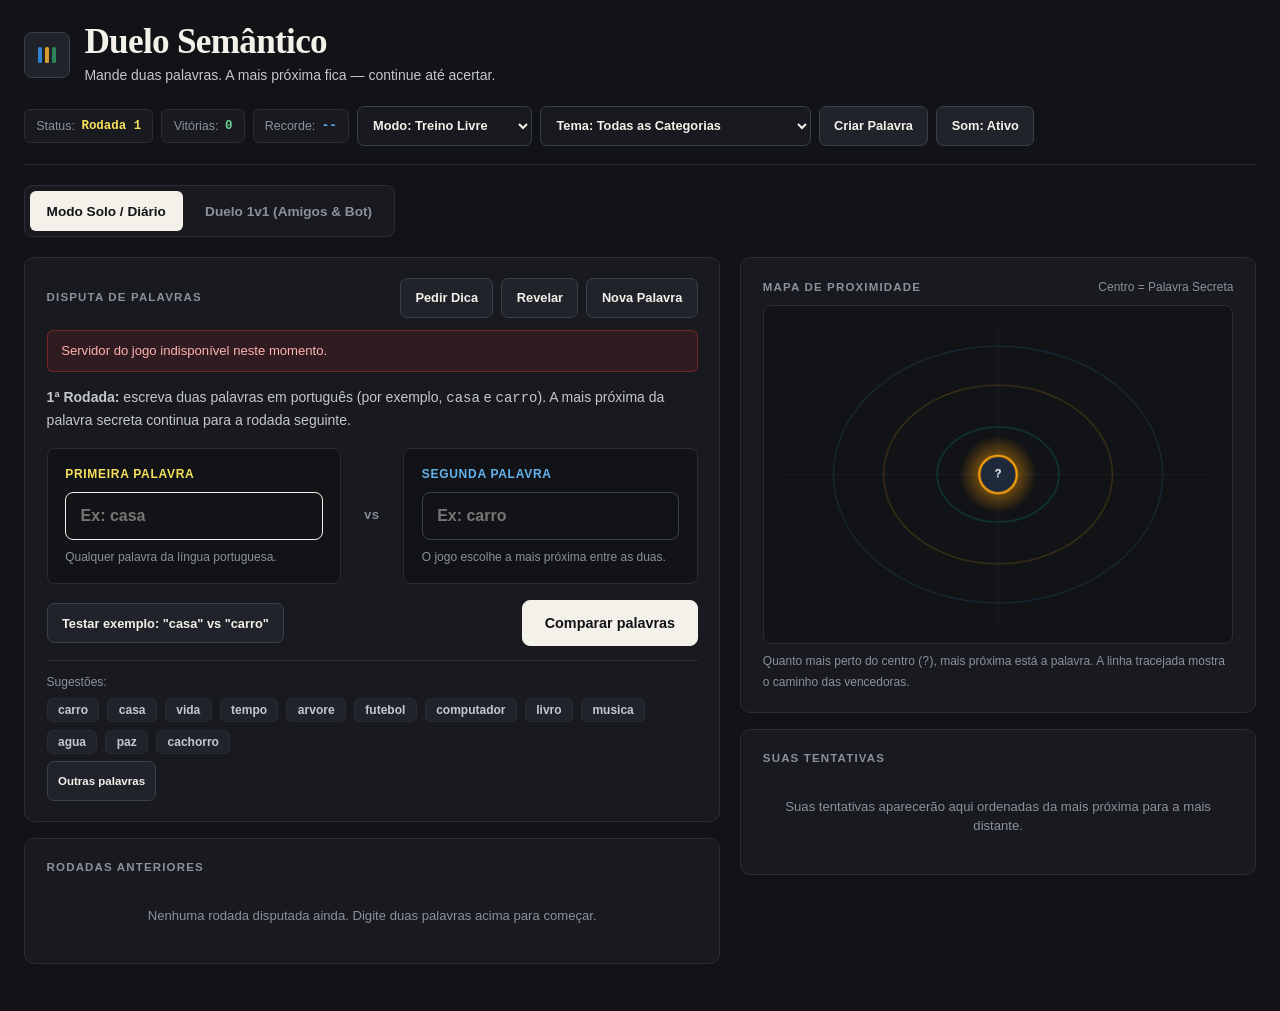
==== commit 04730ddc: "fix: conecta sentido duplo de folha/pincel, corrige typos de 5 letras mesmo prefixo e suaviza piso f" ====
--- a/public/index.html
+++ b/public/index.html
@@ -22,7 +22,7 @@
   <meta name="twitter:image" content="assets/og-cover.jpg" />
 
   <link rel="icon" type="image/svg+xml" href="assets/favicon.svg" />
-  <link rel="stylesheet" href="css/styles.css?v=10" />
+  <link rel="stylesheet" href="css/styles.css?v=11" />
 </head>
 <body class="app-shell">
 
@@ -450,13 +450,13 @@
     </div>
   </div>
 
-  <script src="js/vendor/peerjs.min.js?v=10"></script>
-  <script src="js/dictionary-data.js?v=10"></script>
-  <script src="js/semantic-engine.js?v=10"></script>
-  <script src="js/audio.js?v=10"></script>
-  <script src="js/radar-canvas.js?v=10"></script>
-  <script src="js/api-client.js?v=10"></script>
-  <script src="js/duel-mode.js?v=10"></script>
-  <script src="js/app.js?v=10"></script>
+  <script src="js/vendor/peerjs.min.js?v=11"></script>
+  <script src="js/dictionary-data.js?v=11"></script>
+  <script src="js/semantic-engine.js?v=11"></script>
+  <script src="js/audio.js?v=11"></script>
+  <script src="js/radar-canvas.js?v=11"></script>
+  <script src="js/api-client.js?v=11"></script>
+  <script src="js/duel-mode.js?v=11"></script>
+  <script src="js/app.js?v=11"></script>
 </body>
 </html>
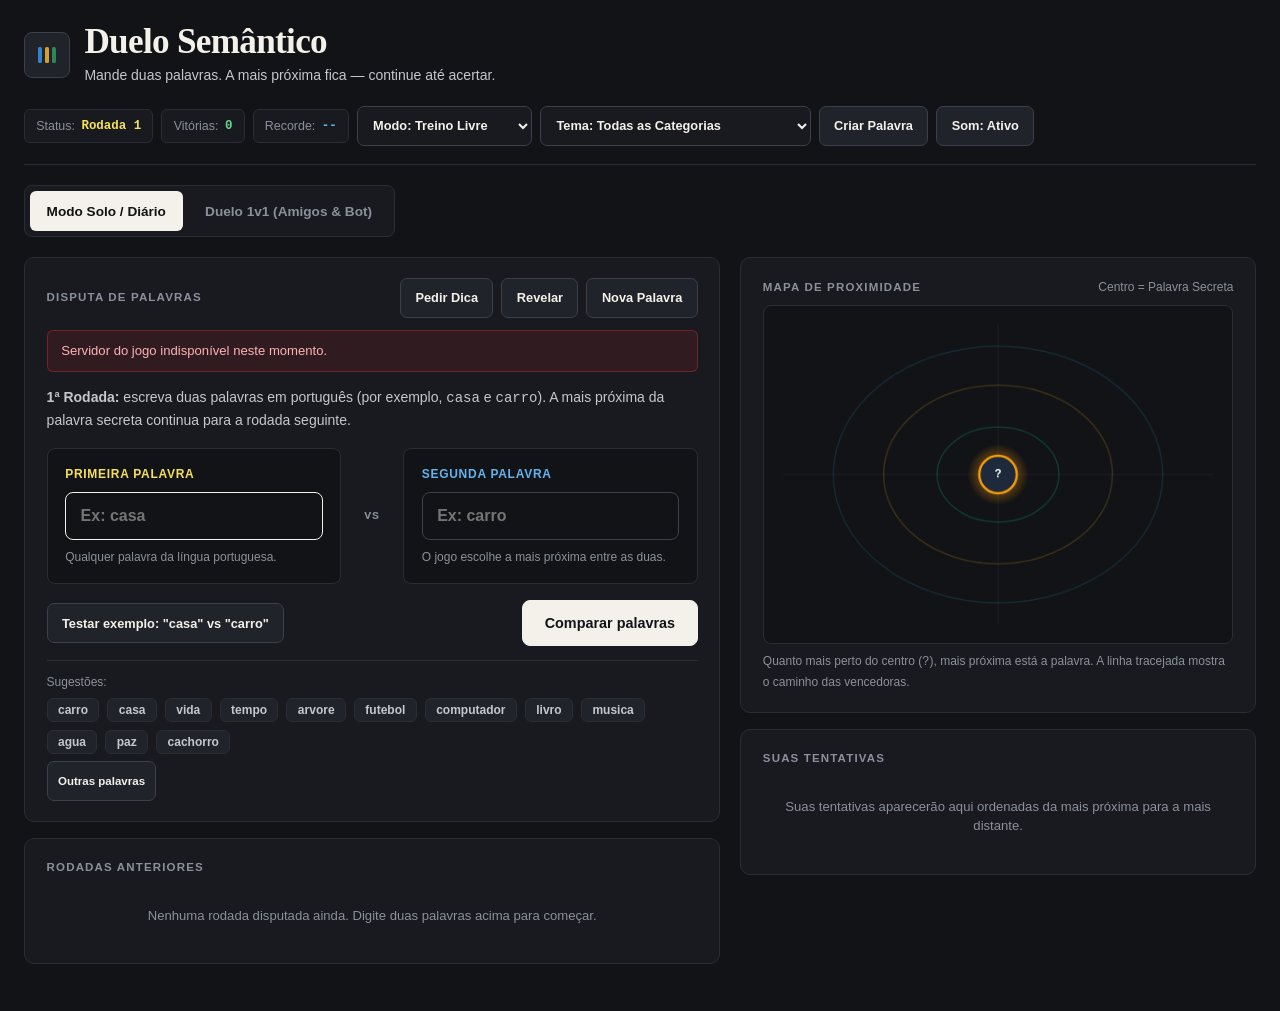
==== commit 9b3c6d73: "fix: ponte de 2 saltos no grafo semantico + conexoes papel/madeira/celulose/desmatamento e tempo" ====
--- a/public/index.html
+++ b/public/index.html
@@ -22,7 +22,7 @@
   <meta name="twitter:image" content="assets/og-cover.jpg" />
 
   <link rel="icon" type="image/svg+xml" href="assets/favicon.svg" />
-  <link rel="stylesheet" href="css/styles.css?v=11" />
+  <link rel="stylesheet" href="css/styles.css?v=12" />
 </head>
 <body class="app-shell">
 
@@ -450,13 +450,13 @@
     </div>
   </div>
 
-  <script src="js/vendor/peerjs.min.js?v=11"></script>
-  <script src="js/dictionary-data.js?v=11"></script>
-  <script src="js/semantic-engine.js?v=11"></script>
-  <script src="js/audio.js?v=11"></script>
-  <script src="js/radar-canvas.js?v=11"></script>
-  <script src="js/api-client.js?v=11"></script>
-  <script src="js/duel-mode.js?v=11"></script>
-  <script src="js/app.js?v=11"></script>
+  <script src="js/vendor/peerjs.min.js?v=12"></script>
+  <script src="js/dictionary-data.js?v=12"></script>
+  <script src="js/semantic-engine.js?v=12"></script>
+  <script src="js/audio.js?v=12"></script>
+  <script src="js/radar-canvas.js?v=12"></script>
+  <script src="js/api-client.js?v=12"></script>
+  <script src="js/duel-mode.js?v=12"></script>
+  <script src="js/app.js?v=12"></script>
 </body>
 </html>
